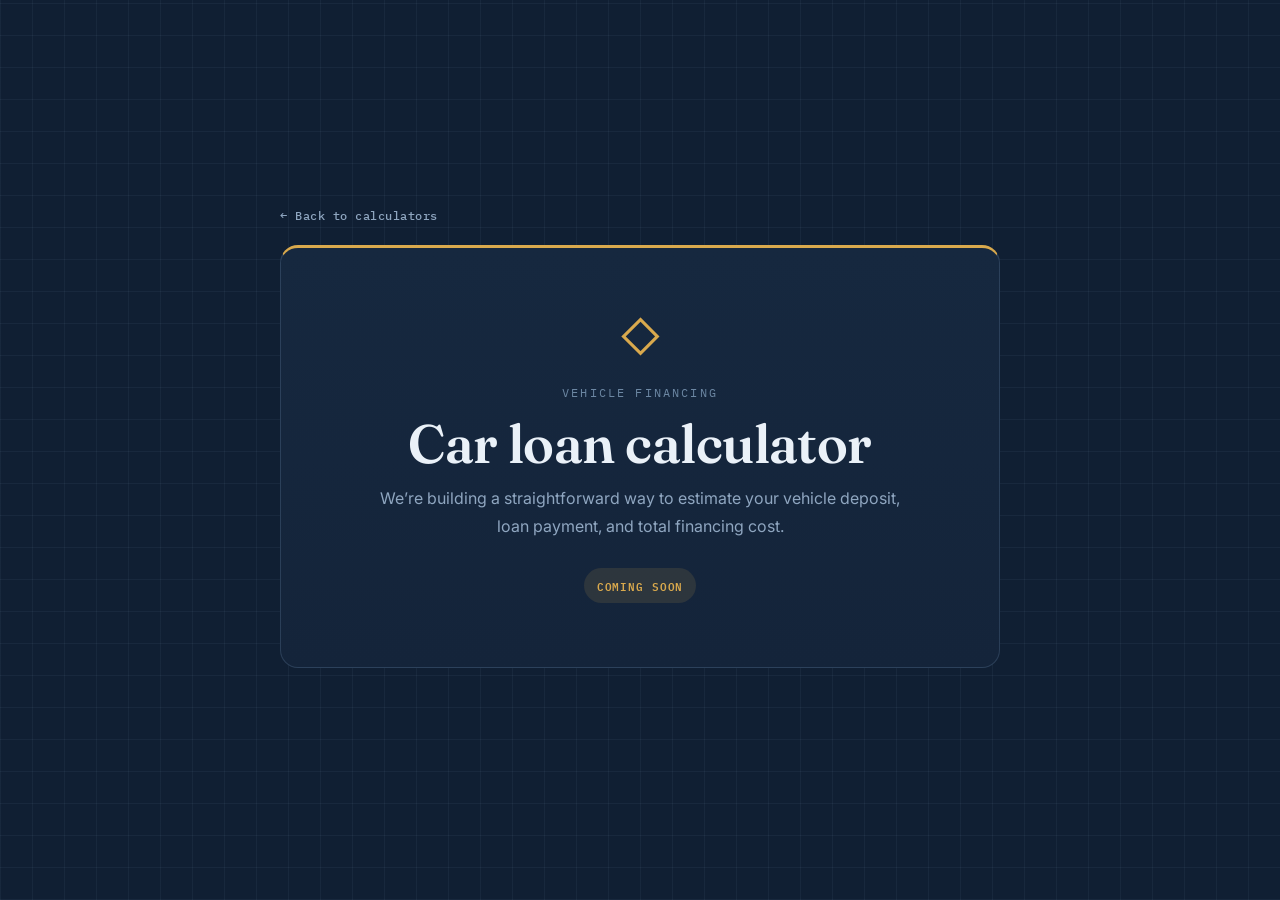
==== car-loan-calculator.html @ 9ad82cdc "Add calculator homepage and car loan preview" ====
<!DOCTYPE html>
<html lang="en">
<head>
<meta charset="UTF-8">
<meta name="viewport" content="width=device-width, initial-scale=1">
<meta name="description" content="The Financing Blueprint car loan calculator is coming soon.">
<title>Car Loan Calculator — Coming Soon</title>
<link rel="stylesheet" href="styles.css">
</head>
<body class="coming-soon-page">
<main class="coming-soon-shell">
  <a class="back-link" href="index.html"><span aria-hidden="true">←</span> Back to calculators</a>
  <section class="coming-soon-card">
    <span class="coming-icon" aria-hidden="true">◇</span>
    <p class="eyebrow">Vehicle financing</p>
    <h1>Car loan calculator</h1>
    <p>We’re building a straightforward way to estimate your vehicle deposit, loan payment, and total financing cost.</p>
    <span class="coming-badge">Coming soon</span>
  </section>
</main>
</body>
</html>
---- styles.css ----
@import url('https://fonts.googleapis.com/css2?family=Fraunces:opsz,wght@9..144,400;9..144,600;9..144,700&family=Inter:wght@400;500;600;700&family=IBM+Plex+Mono:wght@400;500;600&display=swap');

  :root{
    --bg: #101F33;
    --panel: #16283F;
    --panel-2: #14243A;
    --panel-border: rgba(147,185,220,0.18);
    --grid-line: rgba(160,196,230,0.055);
    --text: #EAF1F8;
    --muted: #8FA6C0;
    --muted-2: #6C87A3;
    --deposit: #D9A94D;
    --nht1: #55B48A;
    --nht2: #45BFC2;
    --nht3: #9887E0;
    --bank: #6FA0E0;
    --danger: #E17A6B;
    --ok: #55B48A;
  }

  *{ box-sizing: border-box; }

  html{ -webkit-text-size-adjust:100%; }

  body{
    margin:0;
    background:
      repeating-linear-gradient(0deg, var(--grid-line) 0px, var(--grid-line) 1px, transparent 1px, transparent 32px),
      repeating-linear-gradient(90deg, var(--grid-line) 0px, var(--grid-line) 1px, transparent 1px, transparent 32px),
      var(--bg);
    color: var(--text);
    font-family: 'Inter', sans-serif;
    padding: 32px 18px 60px;
    min-height: 100vh;
  }

  .wrap{ max-width: 980px; margin: 0 auto; }

  .eyebrow{
    font-family: 'IBM Plex Mono', monospace;
    font-size: 12px;
    letter-spacing: 0.18em;
    text-transform: uppercase;
    color: var(--muted-2);
    margin: 0 0 10px;
  }
  .eyebrow::before{ content: "◈ "; color: var(--deposit); }

  h1{
    font-family: 'Fraunces', serif;
    font-weight: 600;
    font-size: clamp(28px, 4.4vw, 42px);
    margin: 0 0 8px;
    letter-spacing: -0.01em;
  }
  .sub{
    color: var(--muted);
    font-size: 14.5px;
    max-width: 560px;
    line-height: 1.55;
    margin: 0 0 30px;
  }

  .panel{
    background: linear-gradient(180deg, var(--panel), var(--panel-2));
    border: 1px solid var(--panel-border);
    border-radius: 14px;
    padding: 22px 24px;
  }

  /* ---- top summary ---- */
  .top-grid{
    display:grid;
    grid-template-columns: 1fr 1fr;
    gap: 14px;
    margin-bottom: 18px;
  }
  @media (max-width: 620px){ .top-grid{ grid-template-columns: 1fr; } }

  .top-field label{
    display:block;
    font-size: 11.5px;
    text-transform: uppercase;
    letter-spacing: 0.09em;
    color: var(--muted-2);
    margin-bottom: 8px;
  }
  .top-field .money-input{
    width: 100%;
  }

  .money-input{
    display:flex;
    align-items:center;
    background: rgba(0,0,0,0.18);
    border: 1px solid var(--panel-border);
    border-radius: 9px;
    padding: 10px 12px;
  }
  .money-input span{ color: var(--muted-2); font-family:'IBM Plex Mono',monospace; font-size:14px; margin-right:6px;}
  .money-input input{
    border:none; background:transparent; color: var(--text);
    font-family:'IBM Plex Mono', monospace; font-size: 16px; font-weight:600;
    width:100%; outline:none;
  }
  .money-input:has(input:disabled){ opacity:0.55; }
  .money-input input:disabled{ cursor:not-allowed; }
  .select-input{
    width:100%;
    min-height:43px;
    border:1px solid var(--panel-border);
    border-radius:9px;
    background:#102037;
    color:var(--text);
    padding:10px 12px;
    font:600 16px 'IBM Plex Mono', monospace;
    outline:none;
  }
  .select-input:focus, .money-input:focus-within, .num-box:focus-within{
    border-color:rgba(111,160,224,0.7);
  }

  /* ---- blueprint bar ---- */
  .blueprint-bar-shell{ margin-top: 22px; }
  .bar-track{
    position: relative;
    height: 46px;
    border-radius: 8px;
    overflow: visible;
    display:flex;
    background: rgba(0,0,0,0.25);
    border: 1px dashed rgba(160,196,230,0.3);
  }
  .bar-seg{
    height: 100%;
    position: relative;
    transition: width 0.15s ease;
  }
  .bar-seg:first-child{ border-radius: 7px 0 0 7px; }
  .price-mark{
    position:absolute;
    top: -10px;
    bottom: -10px;
    width: 0;
    border-left: 2px solid #fff;
    opacity: 0.85;
  }
  .price-mark::after{
    content: "HOUSE PRICE";
    position:absolute;
    top: -22px;
    left: 6px;
    font-family:'IBM Plex Mono', monospace;
    font-size: 10px;
    letter-spacing: 0.08em;
    color: #fff;
    white-space:nowrap;
  }
  .legend{
    display:flex; flex-wrap:wrap; gap: 16px;
    margin-top: 16px;
  }
  .legend-item{ display:flex; align-items:center; gap:7px; font-size: 12.5px; color: var(--muted); }
  .swatch{ width:10px; height:10px; border-radius:2px; display:inline-block; }

  .funding-status{
    margin-top: 14px;
    font-family:'IBM Plex Mono', monospace;
    font-size: 12.5px;
    padding: 8px 12px;
    border-radius: 8px;
    display:inline-block;
  }
  .funding-status.ok{ background: rgba(85,180,138,0.12); color: var(--ok); border:1px solid rgba(85,180,138,0.35); }
  .funding-status.bad{ background: rgba(225,122,107,0.12); color: var(--danger); border:1px solid rgba(225,122,107,0.35); }

  /* ---- loan cards ---- */
  .loans-grid{
    display:grid;
    grid-template-columns: repeat(auto-fit, minmax(210px, 1fr));
    gap: 16px;
    margin: 26px 0;
  }
  @media (max-width: 620px){ .loans-grid{ grid-template-columns: 1fr; } }

  .loan-card{
    background: linear-gradient(180deg, var(--panel), var(--panel-2));
    border: 1px solid var(--panel-border);
    border-top: 3px solid var(--accent);
    border-radius: 12px;
    padding: 18px 18px 20px;
  }
  .loan-card.is-hidden{ display:none; }
  .loan-card-header{ display:flex; align-items:baseline; gap:8px; margin-bottom: 16px; }
  .chip{
    font-family:'IBM Plex Mono', monospace;
    font-size: 10px;
    letter-spacing: 0.1em;
    background: color-mix(in srgb, var(--accent) 22%, transparent);
    color: var(--accent);
    padding: 3px 7px;
    border-radius: 5px;
    text-transform: uppercase;
  }
  .loan-card h3{ margin:0; font-family:'Fraunces', serif; font-weight:600; font-size: 18px; }

  .field{ margin-bottom: 14px; }
  .field-top{
    display:flex; justify-content:space-between; align-items:baseline;
    margin-bottom: 6px;
  }
  .field-top label{ font-size: 12px; color: var(--muted); }
  .field-top .val{
    font-family:'IBM Plex Mono', monospace;
    font-size: 12.5px;
    color: var(--text);
    background: rgba(0,0,0,0.2);
    padding: 2px 7px;
    border-radius: 5px;
  }

  .field-row{ display:flex; align-items:center; gap:10px; }
  .field-row input[type="range"]{ flex:1; min-width: 0; }

  .num-box{
    display:flex; align-items:center; gap:4px;
    background: rgba(0,0,0,0.22);
    border: 1px solid var(--panel-border);
    border-radius: 7px;
    padding: 5px 8px;
    flex: 0 0 auto;
  }
  .num-box span{ color: var(--muted-2); font-family:'IBM Plex Mono', monospace; font-size: 10.5px; white-space:nowrap; }
  .num-box input{
    border:none; background:transparent; color: var(--text);
    font-family:'IBM Plex Mono', monospace; font-size: 12.5px; font-weight:600;
    width: 76px; outline:none; text-align:right;
    -moz-appearance: textfield;
  }
  .num-box.small input{ width: 42px; }
  .num-box.calculated-value{ width:100%; border-color:color-mix(in srgb, var(--bank) 45%, transparent); }
  .num-box.calculated-value input{
    flex:1 1 auto;
    width:100%;
    min-width:0;
    cursor:default;
  }
  .field-note{ margin:7px 0 0; color:var(--muted-2); font-size:11px; line-height:1.4; }
  .num-box input[type="number"]::-webkit-outer-spin-button,
  .num-box input[type="number"]::-webkit-inner-spin-button{ -webkit-appearance:none; margin:0; }

  input[type="range"]{
    -webkit-appearance:none;
    width:100%;
    height: 4px;
    border-radius: 3px;
    background: rgba(255,255,255,0.12);
    outline:none;
  }
  input[type="range"]::-webkit-slider-thumb{
    -webkit-appearance:none;
    width:15px; height:15px; border-radius:50%;
    background: var(--accent);
    border: 2px solid #0b1622;
    cursor:pointer;
    margin-top:-1px;
  }
  input[type="range"]::-moz-range-thumb{
    width:13px; height:13px; border-radius:50%;
    background: var(--accent); border: 2px solid #0b1622; cursor:pointer;
  }

  .loan-result{
    margin-top: 16px;
    padding-top: 14px;
    border-top: 1px solid var(--panel-border);
  }
  .loan-result .result-label{
    display:block; font-size: 11px; text-transform:uppercase; letter-spacing:0.08em; color: var(--muted-2); margin-bottom: 4px;
  }
  .loan-result .result-value{
    font-family:'IBM Plex Mono', monospace;
    font-size: 21px; font-weight: 600; color: var(--accent);
  }

  /* ---- total panel ---- */
  .total-panel{
    display:flex; flex-wrap:wrap; gap: 24px; align-items:center; justify-content:space-between;
  }
  .total-left .eyebrow{ margin-bottom: 6px; }
  .total-value{
    font-family:'Fraunces', serif;
    font-weight: 700;
    font-size: clamp(34px, 5.6vw, 52px);
    color: var(--text);
    line-height:1;
  }
  .total-value span{ color: var(--muted-2); font-size: 0.4em; font-family:'IBM Plex Mono',monospace; }

  .stack-bar{
    flex: 1 1 260px;
    min-width: 220px;
  }
  .stack-row{ display:flex; height: 14px; border-radius: 7px; overflow:hidden; background: rgba(0,0,0,0.25); margin-bottom: 10px;}
  .stack-seg{ height:100%; }
  .stack-labels{ display:flex; flex-direction:column; gap:6px; font-family:'IBM Plex Mono', monospace; font-size: 12px; }
  .stack-labels .row{ display:flex; justify-content:space-between; color: var(--muted); }
  .stack-labels .row b{ color: var(--text); font-weight:600; }

  .reset-btn{
    background: transparent;
    border: 1px solid var(--panel-border);
    color: var(--muted);
    font-family:'IBM Plex Mono', monospace;
    font-size: 11.5px;
    letter-spacing: 0.05em;
    padding: 8px 14px;
    border-radius: 8px;
    cursor:pointer;
    transition: all 0.15s ease;
  }
  .reset-btn:hover{ color: var(--text); border-color: var(--muted); }

  .top-bar-row{ display:flex; justify-content:space-between; align-items:flex-end; gap: 12px; flex-wrap:wrap; margin-bottom: 8px;}

  .footnote{
    margin-top: 22px;
    font-size: 12px;
    color: var(--muted-2);
    line-height: 1.6;
    max-width: 700px;
  }

  /* ---- site navigation ---- */
  .page-nav{ max-width:980px; margin:0 auto 20px; }
  .back-link{
    display:inline-flex;
    align-items:center;
    gap:8px;
    color:var(--muted);
    font:500 12px 'IBM Plex Mono', monospace;
    letter-spacing:0.04em;
    text-decoration:none;
    transition:color 0.15s ease;
  }
  .back-link:hover{ color:var(--text); }

  /* ---- homepage ---- */
  .home-page, .coming-soon-page{ display:flex; align-items:center; }
  .home-shell{ width:min(1060px, 100%); margin:0 auto; }
  .home-hero{ max-width:760px; margin-bottom:42px; }
  .home-hero h1{ font-size:clamp(42px, 7vw, 72px); line-height:0.98; margin-bottom:22px; }
  .home-hero h1 span{ color:var(--muted); }
  .home-intro{ max-width:620px; color:var(--muted); font-size:17px; line-height:1.65; margin:0; }
  .tool-grid{ display:grid; grid-template-columns:repeat(2, minmax(0, 1fr)); gap:18px; }
  .tool-card{
    min-height:360px;
    display:flex;
    flex-direction:column;
    justify-content:space-between;
    gap:32px;
    padding:26px;
    background:linear-gradient(180deg, var(--panel), var(--panel-2));
    border:1px solid var(--panel-border);
    border-radius:16px;
  }
  .tool-card-featured{ border-color:rgba(85,180,138,0.38); }
  .tool-card-top{ display:flex; justify-content:space-between; align-items:center; gap:16px; }
  .tool-number{ color:var(--muted-2); font:500 12px 'IBM Plex Mono', monospace; }
  .availability{
    padding:5px 9px;
    border-radius:999px;
    font:500 10px 'IBM Plex Mono', monospace;
    letter-spacing:0.06em;
    text-transform:uppercase;
  }
  .availability.available{ color:var(--nht1); background:rgba(85,180,138,0.12); }
  .availability.coming{ color:var(--deposit); background:rgba(217,169,77,0.12); }
  .tool-kicker{ color:var(--muted-2); font:500 11px 'IBM Plex Mono', monospace; letter-spacing:0.1em; text-transform:uppercase; }
  .tool-card h2{ margin:8px 0 12px; font:600 clamp(26px, 3vw, 34px) 'Fraunces', serif; }
  .tool-card p:not(.tool-kicker){ color:var(--muted); font-size:14px; line-height:1.65; margin:0; }
  .tool-button{
    min-height:48px;
    display:flex;
    justify-content:space-between;
    align-items:center;
    gap:16px;
    border-radius:9px;
    padding:12px 15px;
    color:var(--text);
    font:600 12px 'IBM Plex Mono', monospace;
    text-decoration:none;
    transition:transform 0.15s ease, border-color 0.15s ease, background 0.15s ease;
  }
  .tool-button:hover{ transform:translateY(-2px); }
  .tool-button.primary{ background:var(--nht1); color:#0d211a; }
  .tool-button.secondary{ border:1px solid var(--panel-border); background:rgba(255,255,255,0.025); }
  .tool-button.secondary:hover{ border-color:var(--muted); }
  .home-note{ margin:20px 0 0; color:var(--muted-2); font-size:11px; line-height:1.6; }

  /* ---- coming soon ---- */
  .coming-soon-shell{ width:min(720px, 100%); margin:0 auto; }
  .coming-soon-shell > .back-link{ margin-bottom:22px; }
  .coming-soon-card{
    padding:clamp(28px, 7vw, 64px);
    text-align:center;
    background:linear-gradient(180deg, var(--panel), var(--panel-2));
    border:1px solid var(--panel-border);
    border-top:3px solid var(--deposit);
    border-radius:18px;
  }
  .coming-icon{ display:block; color:var(--deposit); font-size:40px; margin-bottom:24px; }
  .coming-soon-card .eyebrow::before{ display:none; }
  .coming-soon-card h1{ font-size:clamp(34px, 7vw, 54px); }
  .coming-soon-card > p:not(.eyebrow){ max-width:520px; margin:0 auto 28px; color:var(--muted); line-height:1.7; }
  .coming-badge{
    display:inline-block;
    padding:8px 13px;
    border-radius:999px;
    background:rgba(217,169,77,0.12);
    color:var(--deposit);
    font:600 11px 'IBM Plex Mono', monospace;
    letter-spacing:0.08em;
    text-transform:uppercase;
  }

  /* ---- responsive layout ---- */
  @media (max-width: 760px){
    body{ padding:24px 14px 44px; }
    .panel{ padding:20px; }
    .loans-grid{ grid-template-columns:repeat(2, minmax(0, 1fr)); }
    .total-panel{ align-items:stretch; }
    .total-left, .stack-bar{ flex-basis:100%; min-width:0; }
    .tool-grid{ grid-template-columns:1fr; }
    .home-page, .coming-soon-page{ align-items:flex-start; }
  }

  @media (max-width: 560px){
    body{ padding:20px 12px 36px; }
    h1{ font-size:clamp(28px, 10vw, 36px); line-height:1.08; }
    .sub{ font-size:14px; margin-bottom:24px; }
    .panel{ padding:16px; border-radius:12px; }

    .top-bar-row{ align-items:stretch; gap:14px; }
    .top-bar-row .eyebrow{ width:100%; }
    .reset-btn{ width:100%; min-height:44px; }
    .top-grid{ grid-template-columns:1fr; gap:12px; }
    .money-input{ padding:11px 12px; }
    .money-input input{ min-width:0; font-size:16px; }

    .blueprint-bar-shell{ margin-top:28px; }
    .bar-track{ height:38px; }
    .price-mark::after{ top:-20px; left:auto; right:6px; font-size:9px; }
    .legend{ display:grid; grid-template-columns:repeat(2, minmax(0, 1fr)); gap:10px 12px; }
    .legend-item{ min-width:0; font-size:11.5px; }
    .funding-status{ display:block; width:100%; font-size:11.5px; line-height:1.5; }

    .loans-grid{ grid-template-columns:1fr; gap:14px; margin:20px 0; }
    .loan-card{ padding:16px; }
    .field{ margin-bottom:16px; }
    .field-row{ gap:12px; }
    .field-row input[type="range"]{ height:8px; }
    input[type="range"]::-webkit-slider-thumb{ width:22px; height:22px; }
    input[type="range"]::-moz-range-thumb{ width:20px; height:20px; }
    .num-box{ padding:8px 9px; }
    .num-box input{ font-size:16px; width:92px; }
    .num-box.small input{ width:52px; }
    .loan-result .result-value{ overflow-wrap:anywhere; }

    .total-panel{ gap:20px; }
    .total-value{ font-size:clamp(32px, 12vw, 46px); overflow-wrap:anywhere; }
    .stack-labels{ font-size:11px; }
    .stack-labels .row{ gap:12px; align-items:flex-start; }
    .stack-labels .row span{ min-width:0; }
    .stack-labels .row b{ flex:0 0 auto; text-align:right; }
    .page-nav{ margin-bottom:16px; }
    .home-hero{ margin-bottom:28px; }
    .home-hero h1{ font-size:clamp(38px, 13vw, 54px); }
    .home-intro{ font-size:15px; }
    .tool-card{ min-height:320px; padding:20px; }
    .coming-soon-card{ padding:32px 20px; }
  }

  @media (max-width: 360px){
    body{ padding-inline:8px; }
    .panel, .loan-card{ padding:14px; }
    .legend{ grid-template-columns:1fr; }
    .field-row{ align-items:stretch; flex-direction:column; }
    .field-row .num-box{ width:100%; }
    .field-row .num-box input{ width:100%; }
    .field-row input[type="range"]{ width:100%; min-height:22px; }
    .stack-labels .row{ flex-direction:column; gap:2px; }
    .stack-labels .row b{ text-align:left; }
  }
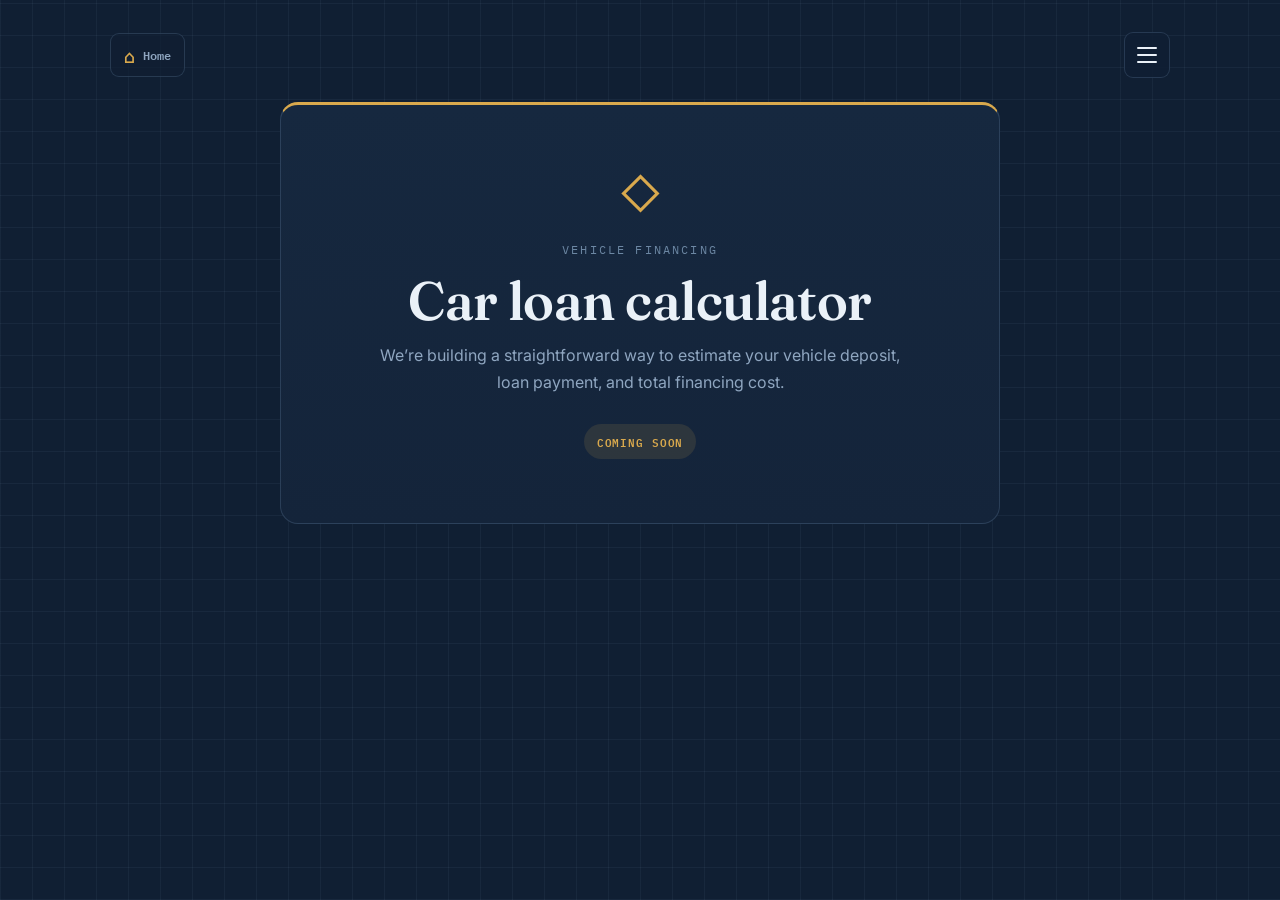
==== commit 11a9130c: "Add shared site navigation" ====
--- a/car-loan-calculator.html
+++ b/car-loan-calculator.html
@@ -8,8 +8,20 @@
 <link rel="stylesheet" href="styles.css">
 </head>
 <body class="coming-soon-page">
+  <header class="site-header">
+    <a class="home-button" href="index.html" aria-label="Go to homepage"><span aria-hidden="true">⌂</span> Home</a>
+    <div class="site-menu">
+      <button class="menu-toggle" type="button" aria-label="Open navigation menu" aria-expanded="false" aria-controls="siteMenu">
+        <span></span><span></span><span></span>
+      </button>
+      <nav class="menu-panel" id="siteMenu" aria-label="Site pages" hidden>
+        <a href="index.html">Home</a>
+        <a href="mortgage-calculator.html">Mortgage calculator</a>
+        <a href="car-loan-calculator.html" aria-current="page">Car loan calculator</a>
+      </nav>
+    </div>
+  </header>
 <main class="coming-soon-shell">
-  <a class="back-link" href="index.html"><span aria-hidden="true">←</span> Back to calculators</a>
   <section class="coming-soon-card">
     <span class="coming-icon" aria-hidden="true">◇</span>
     <p class="eyebrow">Vehicle financing</p>
@@ -18,5 +30,6 @@
     <span class="coming-badge">Coming soon</span>
   </section>
 </main>
+<script src="navigation.js"></script>
 </body>
 </html>
--- a/styles.css
+++ b/styles.css
@@ -332,21 +332,82 @@
   }
 
   /* ---- site navigation ---- */
-  .page-nav{ max-width:980px; margin:0 auto 20px; }
-  .back-link{
+  .site-header{
+    position:relative;
+    z-index:20;
+    width:min(1060px, 100%);
+    margin:0 auto 24px;
+    display:flex;
+    justify-content:space-between;
+    align-items:center;
+  }
+  .home-button{
+    min-height:44px;
     display:inline-flex;
     align-items:center;
     gap:8px;
+    padding:9px 13px;
+    border:1px solid var(--panel-border);
+    border-radius:9px;
+    background:rgba(16,31,51,0.75);
+    color:var(--muted);
+    font:600 12px 'IBM Plex Mono', monospace;
+    text-decoration:none;
+    transition:color 0.15s ease, border-color 0.15s ease;
+  }
+  .home-button:hover{ color:var(--text); border-color:var(--muted); }
+  .home-button span{ color:var(--deposit); font-size:18px; line-height:1; }
+  .site-menu{ position:relative; }
+  .menu-toggle{
+    width:46px;
+    height:46px;
+    display:flex;
+    flex-direction:column;
+    justify-content:center;
+    align-items:center;
+    gap:5px;
+    padding:0;
+    border:1px solid var(--panel-border);
+    border-radius:9px;
+    background:rgba(16,31,51,0.9);
+    cursor:pointer;
+  }
+  .menu-toggle span{
+    width:20px;
+    height:2px;
+    border-radius:2px;
+    background:var(--text);
+    transition:transform 0.15s ease, opacity 0.15s ease;
+  }
+  .menu-toggle[aria-expanded="true"] span:nth-child(1){ transform:translateY(7px) rotate(45deg); }
+  .menu-toggle[aria-expanded="true"] span:nth-child(2){ opacity:0; }
+  .menu-toggle[aria-expanded="true"] span:nth-child(3){ transform:translateY(-7px) rotate(-45deg); }
+  .menu-panel{
+    position:absolute;
+    top:calc(100% + 9px);
+    right:0;
+    width:min(280px, calc(100vw - 24px));
+    padding:8px;
+    border:1px solid var(--panel-border);
+    border-radius:11px;
+    background:#14243A;
+    box-shadow:0 18px 50px rgba(0,0,0,0.35);
+  }
+  .menu-panel[hidden]{ display:none; }
+  .menu-panel a{
+    display:block;
+    padding:12px;
+    border-radius:7px;
     color:var(--muted);
     font:500 12px 'IBM Plex Mono', monospace;
-    letter-spacing:0.04em;
+    line-height:1.4;
     text-decoration:none;
-    transition:color 0.15s ease;
-  }
-  .back-link:hover{ color:var(--text); }
+  }
+  .menu-panel a:hover{ color:var(--text); background:rgba(255,255,255,0.05); }
+  .menu-panel a[aria-current="page"]{ color:var(--text); background:rgba(111,160,224,0.12); }
 
   /* ---- homepage ---- */
-  .home-page, .coming-soon-page{ display:flex; align-items:center; }
+  .home-page, .coming-soon-page{ display:flex; flex-direction:column; align-items:center; }
   .home-shell{ width:min(1060px, 100%); margin:0 auto; }
   .home-hero{ max-width:760px; margin-bottom:42px; }
   .home-hero h1{ font-size:clamp(42px, 7vw, 72px); line-height:0.98; margin-bottom:22px; }
@@ -400,7 +461,6 @@
 
   /* ---- coming soon ---- */
   .coming-soon-shell{ width:min(720px, 100%); margin:0 auto; }
-  .coming-soon-shell > .back-link{ margin-bottom:22px; }
   .coming-soon-card{
     padding:clamp(28px, 7vw, 64px);
     text-align:center;
@@ -473,7 +533,7 @@
     .stack-labels .row{ gap:12px; align-items:flex-start; }
     .stack-labels .row span{ min-width:0; }
     .stack-labels .row b{ flex:0 0 auto; text-align:right; }
-    .page-nav{ margin-bottom:16px; }
+    .site-header{ margin-bottom:18px; }
     .home-hero{ margin-bottom:28px; }
     .home-hero h1{ font-size:clamp(38px, 13vw, 54px); }
     .home-intro{ font-size:15px; }
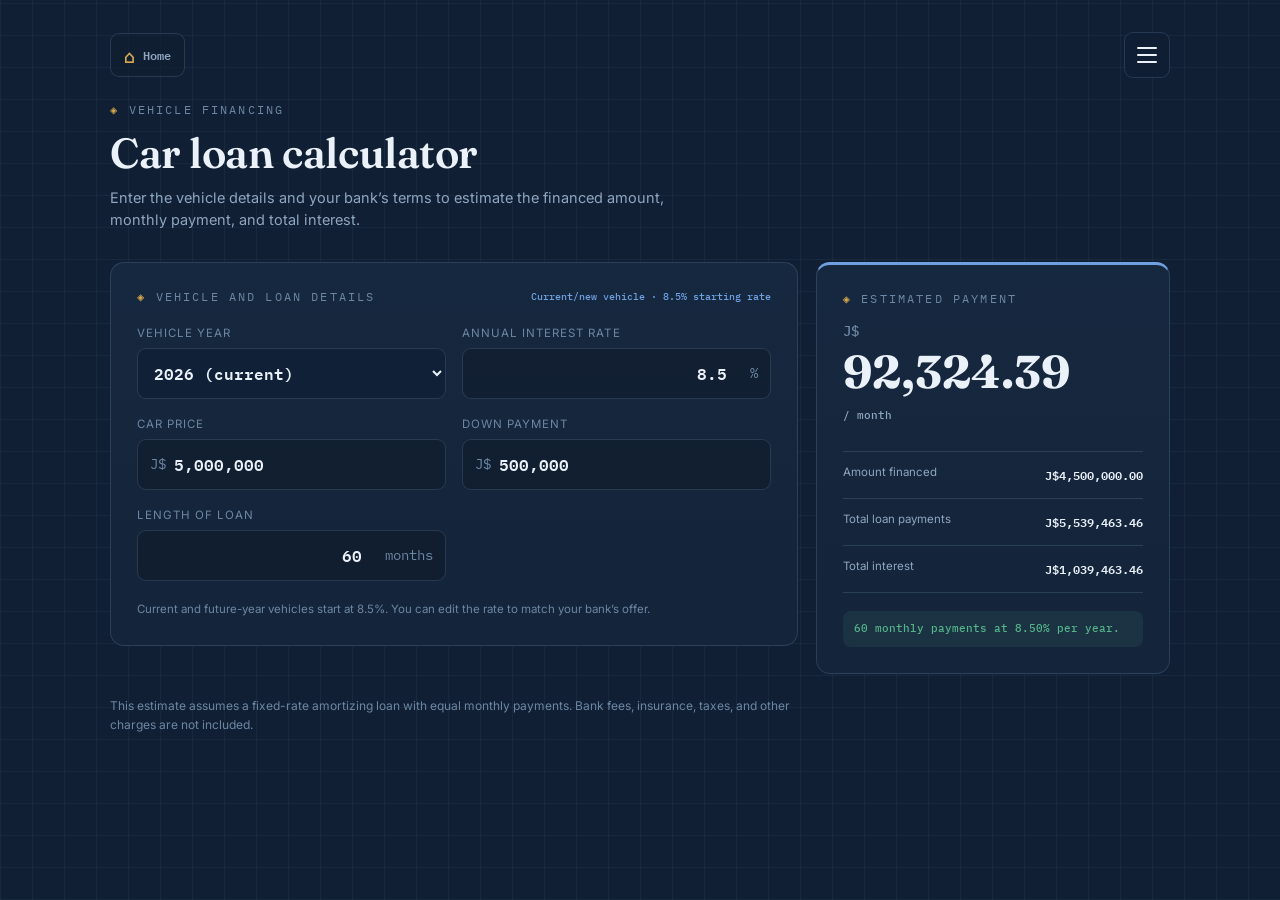
==== commit 360f9c0f: "Build dynamic car loan calculator" ====
--- a/car-loan-calculator.html
+++ b/car-loan-calculator.html
@@ -3,11 +3,11 @@
 <head>
 <meta charset="UTF-8">
 <meta name="viewport" content="width=device-width, initial-scale=1">
-<meta name="description" content="The Financing Blueprint car loan calculator is coming soon.">
-<title>Car Loan Calculator — Coming Soon</title>
+<meta name="description" content="Estimate a car loan payment using the vehicle year, price, down payment, bank rate, and loan term.">
+<title>Car Loan Calculator — Financing Blueprint</title>
 <link rel="stylesheet" href="styles.css">
 </head>
-<body class="coming-soon-page">
+<body class="car-loan-page">
   <header class="site-header">
     <a class="home-button" href="index.html" aria-label="Go to homepage"><span aria-hidden="true">⌂</span> Home</a>
     <div class="site-menu">
@@ -21,15 +21,64 @@
       </nav>
     </div>
   </header>
-<main class="coming-soon-shell">
-  <section class="coming-soon-card">
-    <span class="coming-icon" aria-hidden="true">◇</span>
+<main class="car-calculator-shell">
+  <header class="calculator-heading">
     <p class="eyebrow">Vehicle financing</p>
     <h1>Car loan calculator</h1>
-    <p>We’re building a straightforward way to estimate your vehicle deposit, loan payment, and total financing cost.</p>
-    <span class="coming-badge">Coming soon</span>
-  </section>
+    <p class="sub">Enter the vehicle details and your bank’s terms to estimate the financed amount, monthly payment, and total interest.</p>
+  </header>
+
+  <div class="car-calculator-grid">
+    <section class="panel car-input-panel" aria-labelledby="vehicleDetailsHeading">
+      <div class="section-heading">
+        <p class="eyebrow" id="vehicleDetailsHeading">Vehicle and loan details</p>
+        <span class="year-rule" id="yearRule">Rate based on vehicle year</span>
+      </div>
+
+      <div class="car-fields-grid">
+        <div class="top-field">
+          <label for="vehicleYear">Vehicle year</label>
+          <select class="select-input" id="vehicleYear"></select>
+        </div>
+
+        <div class="top-field">
+          <label for="interestRate">Annual interest rate</label>
+          <div class="money-input suffix-input"><input type="number" inputmode="decimal" id="interestRate" value="8.5" min="0" step="0.01"><span>%</span></div>
+        </div>
+
+        <div class="top-field">
+          <label for="carPrice">Car price</label>
+          <div class="money-input"><span>J$</span><input type="text" inputmode="decimal" data-car-currency id="carPrice" value="5,000,000"></div>
+        </div>
+
+        <div class="top-field">
+          <label for="downPayment">Down payment</label>
+          <div class="money-input"><span>J$</span><input type="text" inputmode="decimal" data-car-currency id="downPayment" value="500,000"></div>
+        </div>
+
+        <div class="top-field car-term-field">
+          <label for="loanMonths">Length of loan</label>
+          <div class="money-input suffix-input"><input type="number" inputmode="numeric" id="loanMonths" value="60" min="1" max="120" step="1"><span>months</span></div>
+        </div>
+      </div>
+      <p class="rate-note" id="rateNote">Current and future-year vehicles start at 8.5%. You can edit the rate to match your bank’s offer.</p>
+    </section>
+
+    <aside class="panel car-results-panel" aria-live="polite">
+      <p class="eyebrow">Estimated payment</p>
+      <p class="car-monthly"><span>J$</span><strong id="carMonthlyPayment">0.00</strong><small>/ month</small></p>
+      <div class="car-result-list">
+        <div><span>Amount financed</span><strong id="amountFinanced">J$0.00</strong></div>
+        <div><span>Total loan payments</span><strong id="totalLoanPayments">J$0.00</strong></div>
+        <div><span>Total interest</span><strong id="totalInterest">J$0.00</strong></div>
+      </div>
+      <p class="car-status" id="carStatus">Enter your loan details to see an estimate.</p>
+    </aside>
+  </div>
+
+  <p class="footnote">This estimate assumes a fixed-rate amortizing loan with equal monthly payments. Bank fees, insurance, taxes, and other charges are not included.</p>
 </main>
 <script src="navigation.js"></script>
+<script src="car-loan.js"></script>
 </body>
 </html>
--- a/styles.css
+++ b/styles.css
@@ -484,6 +484,37 @@
     text-transform:uppercase;
   }
 
+  /* ---- car loan calculator ---- */
+  .car-calculator-shell{ width:min(1060px, 100%); margin:0 auto; }
+  .calculator-heading{ max-width:680px; margin-bottom:28px; }
+  .car-calculator-grid{ display:grid; grid-template-columns:minmax(0, 1.65fr) minmax(280px, 0.85fr); gap:18px; align-items:start; }
+  .car-input-panel{ padding:26px; }
+  .section-heading{ display:flex; justify-content:space-between; align-items:center; gap:16px; margin-bottom:22px; }
+  .section-heading .eyebrow{ margin:0; }
+  .year-rule{
+    color:var(--bank);
+    font:500 10px 'IBM Plex Mono', monospace;
+    text-align:right;
+  }
+  .car-fields-grid{ display:grid; grid-template-columns:repeat(2, minmax(0, 1fr)); gap:18px 16px; }
+  .car-term-field{ grid-column:1 / -1; max-width:calc(50% - 8px); }
+  .suffix-input input{ text-align:right; }
+  .suffix-input span{ margin:0 0 0 6px; }
+  .rate-note{ margin:20px 0 0; color:var(--muted-2); font-size:11.5px; line-height:1.55; }
+
+  .car-results-panel{ position:sticky; top:20px; padding:26px; border-top:3px solid var(--bank); }
+  .car-monthly{ margin:14px 0 28px; }
+  .car-monthly > span{ color:var(--muted-2); font:500 14px 'IBM Plex Mono', monospace; }
+  .car-monthly strong{ display:block; margin:3px 0; color:var(--text); font:700 clamp(32px, 4vw, 46px) 'Fraunces', serif; overflow-wrap:anywhere; }
+  .car-monthly small{ color:var(--muted); font:500 11px 'IBM Plex Mono', monospace; }
+  .car-result-list{ display:flex; flex-direction:column; border-top:1px solid var(--panel-border); }
+  .car-result-list > div{ display:flex; justify-content:space-between; gap:16px; padding:13px 0; border-bottom:1px solid var(--panel-border); }
+  .car-result-list span{ color:var(--muted); font-size:11.5px; }
+  .car-result-list strong{ color:var(--text); font:600 11.5px 'IBM Plex Mono', monospace; text-align:right; }
+  .car-status{ margin:18px 0 0; padding:10px 11px; border-radius:8px; font:500 10.5px/1.5 'IBM Plex Mono', monospace; }
+  .car-status.ready{ color:var(--ok); background:rgba(85,180,138,0.1); }
+  .car-status.warning{ color:var(--danger); background:rgba(225,122,107,0.1); }
+
   /* ---- responsive layout ---- */
   @media (max-width: 760px){
     body{ padding:24px 14px 44px; }
@@ -493,6 +524,8 @@
     .total-left, .stack-bar{ flex-basis:100%; min-width:0; }
     .tool-grid{ grid-template-columns:1fr; }
     .home-page, .coming-soon-page{ align-items:flex-start; }
+    .car-calculator-grid{ grid-template-columns:1fr; }
+    .car-results-panel{ position:static; }
   }
 
   @media (max-width: 560px){
@@ -539,6 +572,12 @@
     .home-intro{ font-size:15px; }
     .tool-card{ min-height:320px; padding:20px; }
     .coming-soon-card{ padding:32px 20px; }
+    .calculator-heading{ margin-bottom:22px; }
+    .car-input-panel, .car-results-panel{ padding:18px; }
+    .section-heading{ align-items:flex-start; flex-direction:column; gap:7px; }
+    .year-rule{ text-align:left; }
+    .car-fields-grid{ grid-template-columns:1fr; gap:14px; }
+    .car-term-field{ grid-column:auto; max-width:none; }
   }
 
   @media (max-width: 360px){
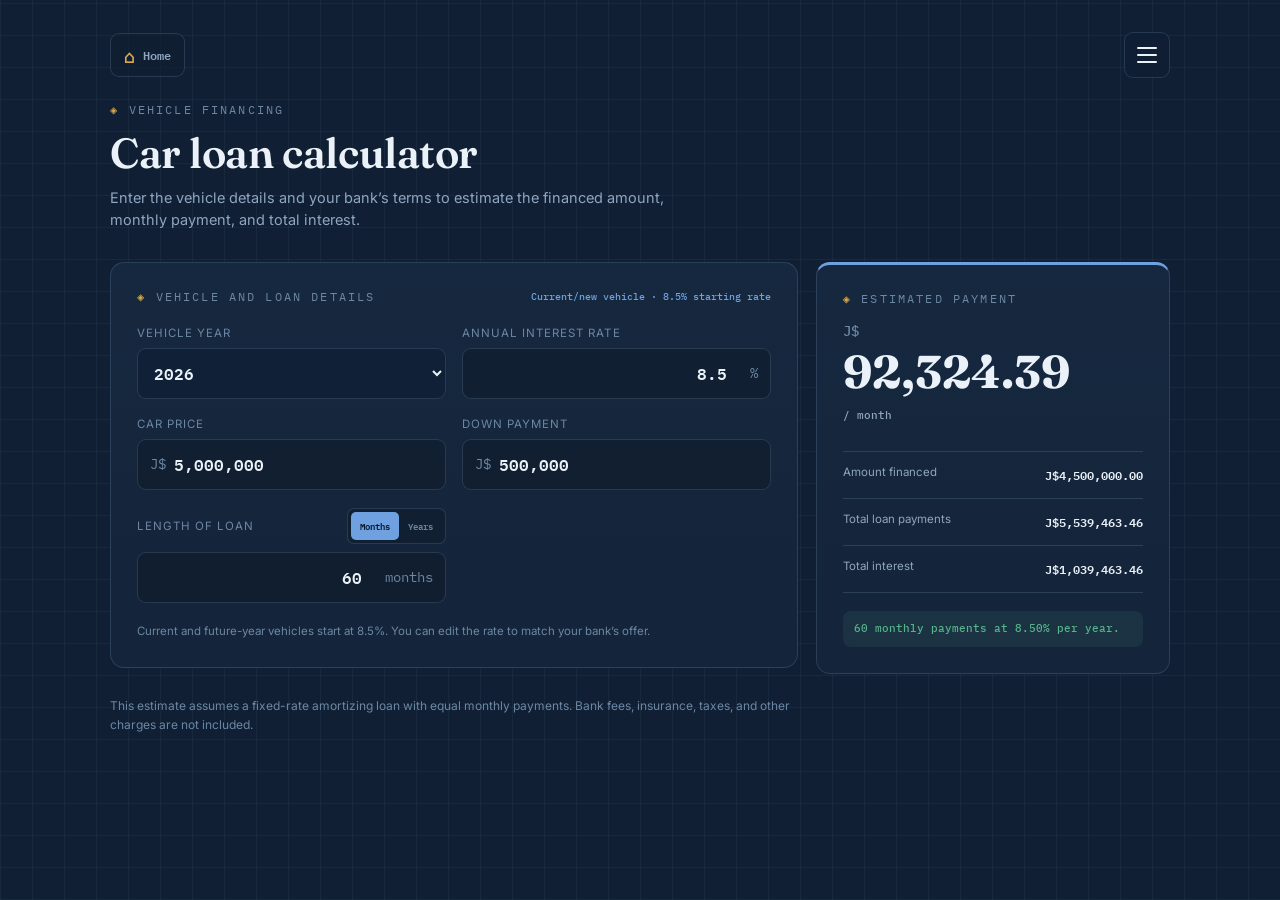
==== commit db5fb450: "Add car loan term unit switch" ====
--- a/car-loan-calculator.html
+++ b/car-loan-calculator.html
@@ -57,8 +57,14 @@
         </div>
 
         <div class="top-field car-term-field">
-          <label for="loanMonths">Length of loan</label>
-          <div class="money-input suffix-input"><input type="number" inputmode="numeric" id="loanMonths" value="60" min="1" max="120" step="1"><span>months</span></div>
+          <div class="term-label-row">
+            <label for="loanTerm">Length of loan</label>
+            <div class="term-unit-toggle" role="group" aria-label="Loan length unit">
+              <button type="button" class="is-active" data-term-unit="months" aria-pressed="true">Months</button>
+              <button type="button" data-term-unit="years" aria-pressed="false">Years</button>
+            </div>
+          </div>
+          <div class="money-input suffix-input"><input type="number" inputmode="decimal" id="loanTerm" value="60" min="1" max="120" step="1"><span id="loanTermSuffix">months</span></div>
         </div>
       </div>
       <p class="rate-note" id="rateNote">Current and future-year vehicles start at 8.5%. You can edit the rate to match your bank’s offer.</p>
--- a/styles.css
+++ b/styles.css
@@ -498,6 +498,20 @@
   }
   .car-fields-grid{ display:grid; grid-template-columns:repeat(2, minmax(0, 1fr)); gap:18px 16px; }
   .car-term-field{ grid-column:1 / -1; max-width:calc(50% - 8px); }
+  .term-label-row{ display:flex; justify-content:space-between; align-items:center; gap:12px; margin-bottom:8px; }
+  .term-label-row > label{ margin:0; }
+  .term-unit-toggle{ display:inline-flex; padding:3px; border:1px solid var(--panel-border); border-radius:7px; background:rgba(0,0,0,0.16); }
+  .term-unit-toggle button{
+    min-height:28px;
+    padding:5px 9px;
+    border:0;
+    border-radius:5px;
+    background:transparent;
+    color:var(--muted-2);
+    font:600 9px 'IBM Plex Mono', monospace;
+    cursor:pointer;
+  }
+  .term-unit-toggle button.is-active{ background:var(--bank); color:#0b1b30; }
   .suffix-input input{ text-align:right; }
   .suffix-input span{ margin:0 0 0 6px; }
   .rate-note{ margin:20px 0 0; color:var(--muted-2); font-size:11.5px; line-height:1.55; }
